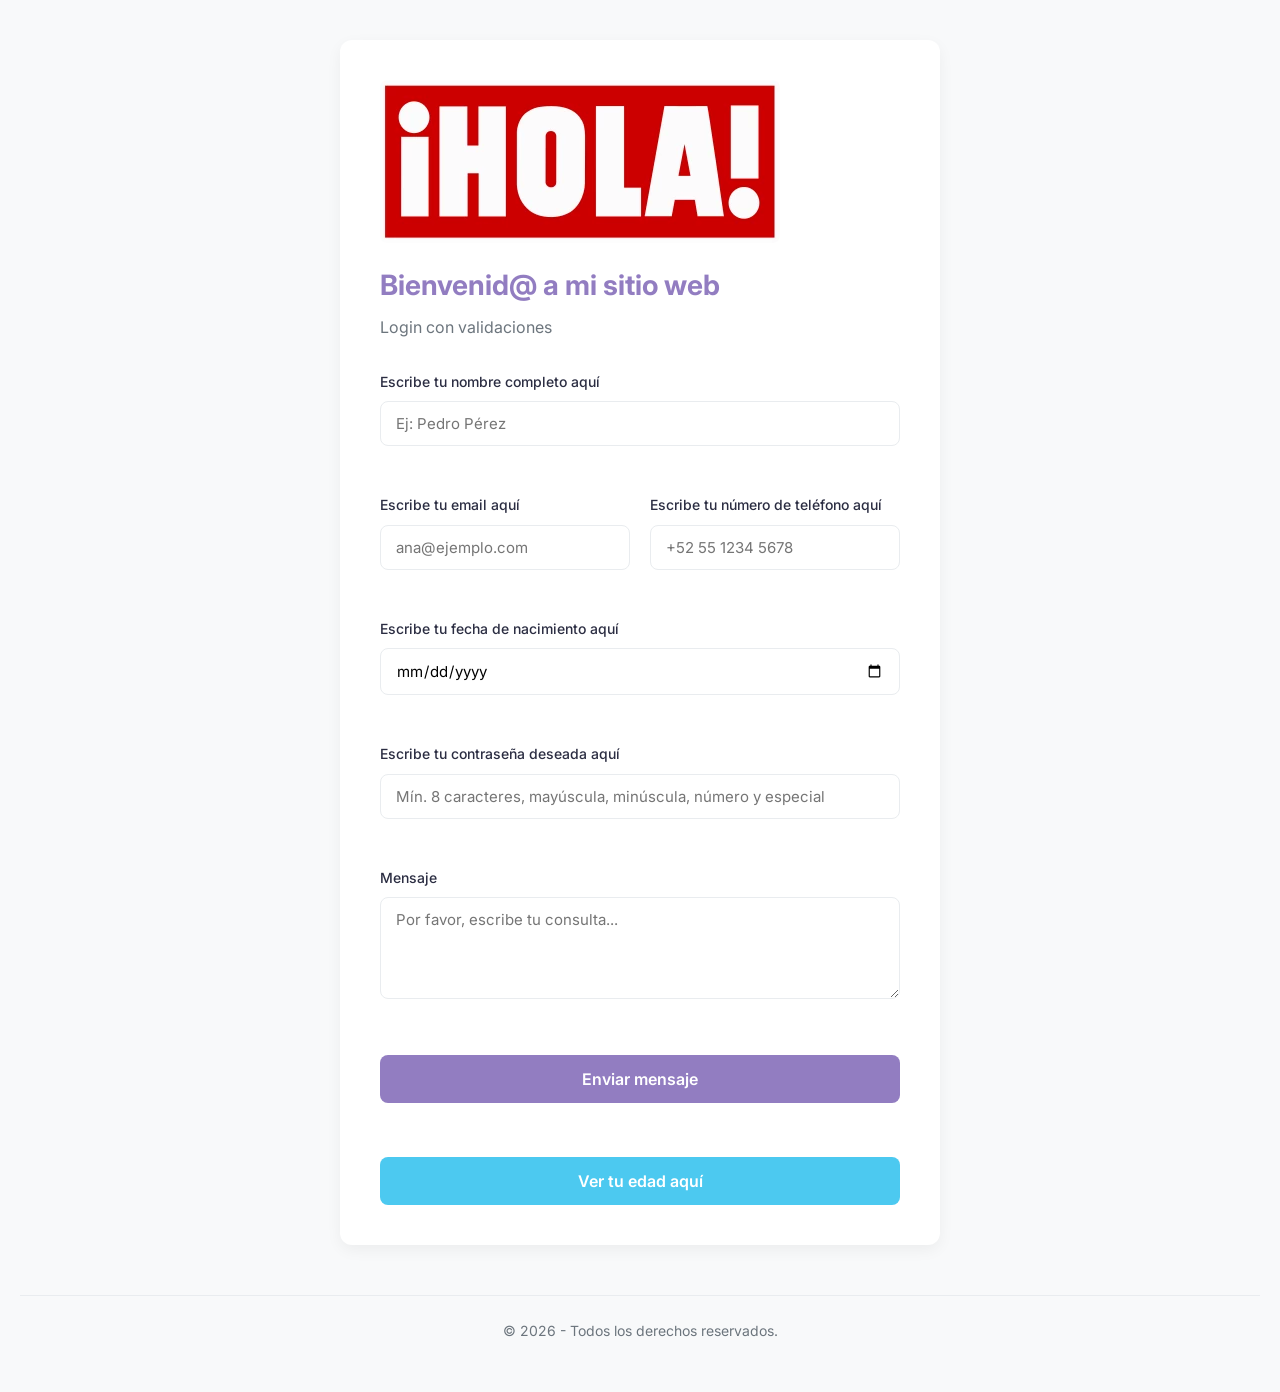
==== login.html @ d757f153 "Subir la actividad dos de programación web" ====
<!DOCTYPE html>
<html lang="es">
<head>
    <meta charset="UTF-8" />
    <meta name="viewport" content="width=device-width, initial-scale=1.0" />
    <title>Login</title>
    <link rel="stylesheet" href="css/styles.css" />
    <script src="js/utileria.js"></script>
    <link href="https://fonts.googleapis.com/css2?family=Inter:wght@400;500;600&display=swap" rel="stylesheet" />
</head>
<body>
    <div class="contenedor-formulario">

        <header>
            <img src="img/hola.jpg" alt="Imagen de bienvenida" style="max-width:100%; border-radius:8px; margin-bottom:12px;" />
            <h1>Bienvenid@ a mi sitio web</h1>
            <p class="subtítulo">Login con validaciones</p>
        </header>

        <form id="formularioPrincipal" class="formulario" novalidate>

            <div class="grupo-formulario">
                <label for="nombre">Escribe tu nombre completo aquí</label>
                <input type="text" id="nombre" placeholder="Ej: Pedro Pérez" required />
                <div class="mensaje-error" id="errorNombre"></div>
            </div>

            <div class="grupo-doble">
                <div class="grupo-formulario">
                    <label for="email">Escribe tu email aquí</label>
                    <input type="email" id="email" placeholder="ana@ejemplo.com" required />
                    <div class="mensaje-error" id="errorEmail"></div>
                </div>
                <div class="grupo-formulario">
                    <label for="telefono">Escribe tu número de teléfono aquí</label>
                    <input type="tel" id="telefono" placeholder="+52 55 1234 5678" />
                    <div class="mensaje-error" id="errorTelefono"></div>
                </div>
            </div>

            <div class="grupo-formulario">
                <label for="fechaNacimiento">Escribe tu fecha de nacimiento aquí</label>
                <input type="date" id="fechaNacimiento" required />
                <div class="mensaje-error" id="errorFecha"></div>
            </div>

            <div class="grupo-formulario">
                <label for="password">Escribe tu contraseña deseada aquí</label>
                <input type="password" id="password" placeholder="Mín. 8 caracteres, mayúscula, minúscula, número y especial" required />
                <div class="mensaje-error" id="errorPassword"></div>
            </div>

            <div class="grupo-formulario">
                <label for="mensaje">Mensaje</label>
                <textarea id="mensaje" rows="4" placeholder="Por favor, escribe tu consulta..." required></textarea>
                <div class="mensaje-error" id="errorMensaje"></div>
            </div>

            <button type="submit" class="boton-enviar" id="btnEnviar">
                Enviar mensaje
            </button>

            <div class="mensaje-error texto-centrado mt-12" id="errorGeneral"></div>
        </form>

        <div style="margin-top:20px; text-align:center;">
            <button type="button" class="boton-enviar" id="btnAbrirModalDemo" style="background:var(--color-secundario);">
                Ver tu edad aquí
            </button>
        </div>

    </div>

    <footer>
        <p>© 2026 - Todos los derechos reservados.</p>
    </footer>

    <div class="modal-overlay" id="modalEdad">
        <div class="modal-contenido">
            <img src="img/pastel.png" alt="Pastel de cumpleaños" style="max-width:100%; height:auto; border-radius:12px; margin-bottom:16px; max-height:200px; object-fit:cover;" />
            <h2>Tu edad ha sido calculada</h2>
            <div class="edad-resultado" id="edadMostrada">--</div>
            <div class="edad-etiqueta">años</div>
            <p id="modalMayorEdad" style="font-weight:500; margin-bottom:18px; color:var(--color-primario);"></p>
            <button class="btn-cerrar-modal" id="btnCerrarModal">Cerrar</button>
        </div>
    </div>

</body>
</html>
---- css/styles.css ----
:root {
    --color-primario: #927dc1;
    --color-secundario: #4CC9F0;
    --color-fondo: #F8F9FA;
    --color-texto: #2B2D42;
    --color-borde: #E9ECEF;
}

* {
    margin: 0;
    padding: 0;
    box-sizing: border-box;
}

body {
    font-family: 'Inter', sans-serif;
    background-color: var(--color-fondo);
    color: var(--color-texto);
    line-height: 1.6;
    padding: 40px 20px;
    min-height: 100vh;
    display: flex;
    flex-direction: column;
}

.contenedor-formulario {
    max-width: 600px;
    margin: 0 auto 30px;
    background: white;
    padding: 40px;
    border-radius: 12px;
    box-shadow: 0 5px 15px rgba(0, 0, 0, 0.05);
    flex: 1;
}

h1 {
    font-size: 28px;
    color: var(--color-primario);
    margin-bottom: 8px;
}

.subtítulo {
    color: #6C757D;
    margin-bottom: 30px;
    font-size: 16px;
}

.grupo-formulario {
    margin-bottom: 20px;
}

label {
    display: block;
    margin-bottom: 8px;
    font-weight: 500;
    font-size: 14px;
}

label span {
    font-weight: 400;
    color: #6C757D;
    font-size: 13px;
}

input,
textarea {
    width: 100%;
    padding: 12px 15px;
    border: 1px solid var(--color-borde);
    border-radius: 8px;
    transition: all 0.3s;
    font-family: 'Inter', sans-serif;
    font-size: 15px;
}

input:focus,
textarea:focus {
    border-color: var(--color-secundario);
    outline: none;
    box-shadow: 0 0 0 3px rgba(76, 201, 240, 0.2);
}

.grupo-doble {
    display: grid;
    grid-template-columns: 1fr 1fr;
    gap: 20px;
}

.boton-enviar {
    background-color: var(--color-primario);
    color: white;
    border: none;
    padding: 14px 24px;
    border-radius: 8px;
    font-weight: 600;
    cursor: pointer;
    transition: background 0.3s;
    display: flex;
    justify-content: center;
    align-items: center;
    font-size: 16px;
    width: 100%;
    font-family: 'Inter', sans-serif;
}

.boton-enviar:hover {
    background-color: #2a0880;
}

.mensaje-error {
    color: #d9534f;
    font-size: 14px;
    margin-top: 6px;
    min-height: 22px;
}

.modal-overlay {
    display: none;
    position: fixed;
    top: 0;
    left: 0;
    width: 100%;
    height: 100%;
    background: rgba(0, 0, 0, 0.5);
    justify-content: center;
    align-items: center;
    z-index: 999;
    padding: 20px;
}

.modal-overlay.activo {
    display: flex;
}

.modal-contenido {
    background: white;
    max-width: 440px;
    width: 100%;
    padding: 40px 32px 32px;
    border-radius: 16px;
    box-shadow: 0 20px 60px rgba(0, 0, 0, 0.3);
    text-align: center;
    position: relative;
    animation: modalEntrada 0.3s ease;
}

@keyframes modalEntrada {
    from {
        transform: scale(0.92) translateY(20px);
        opacity: 0;
    }
    to {
        transform: scale(1) translateY(0);
        opacity: 1;
    }
}

.modal-contenido .icono-edad {
    font-size: 48px;
    margin-bottom: 8px;
    display: block;
}

.modal-contenido h2 {
    font-size: 24px;
    color: var(--color-primario);
    margin-bottom: 6px;
}

.modal-contenido .edad-resultado {
    font-size: 52px;
    font-weight: 700;
    color: var(--color-texto);
    margin: 12px 0 4px;
    letter-spacing: -1px;
}

.modal-contenido .edad-etiqueta {
    color: #6C757D;
    font-size: 16px;
    margin-bottom: 20px;
}

.modal-contenido .btn-cerrar-modal {
    background: var(--color-borde);
    border: none;
    padding: 10px 28px;
    border-radius: 8px;
    font-weight: 600;
    font-size: 15px;
    cursor: pointer;
    color: var(--color-texto);
    transition: background 0.2s;
    font-family: 'Inter', sans-serif;
}

.modal-contenido .btn-cerrar-modal:hover {
    background: #d0d4d9;
}

footer {
    text-align: center;
    padding: 24px 20px 10px;
    font-size: 14px;
    color: #6C757D;
    border-top: 1px solid var(--color-borde);
    margin-top: 20px;
}

footer p {
    margin: 0;
}

@media (max-width: 600px) {
    body {
        padding: 20px 12px;
    }

    .contenedor-formulario {
        padding: 24px 18px;
    }

    .grupo-doble {
        grid-template-columns: 1fr;
        gap: 0;
    }

    h1 {
        font-size: 24px;
    }

    .modal-contenido {
        padding: 30px 20px 24px;
    }

    .modal-contenido .edad-resultado {
        font-size: 40px;
    }

    .boton-enviar {
        padding: 12px 18px;
        font-size: 15px;
    }
}

.texto-centrado {
    text-align: center;
}

.mt-12 {
    margin-top: 12px;
}

.mb-8 {
    margin-bottom: 8px;
}

.campo-valido {
    border-color: #28a745 !important;
}

.campo-invalido {
    border-color: #d9534f !important;
}
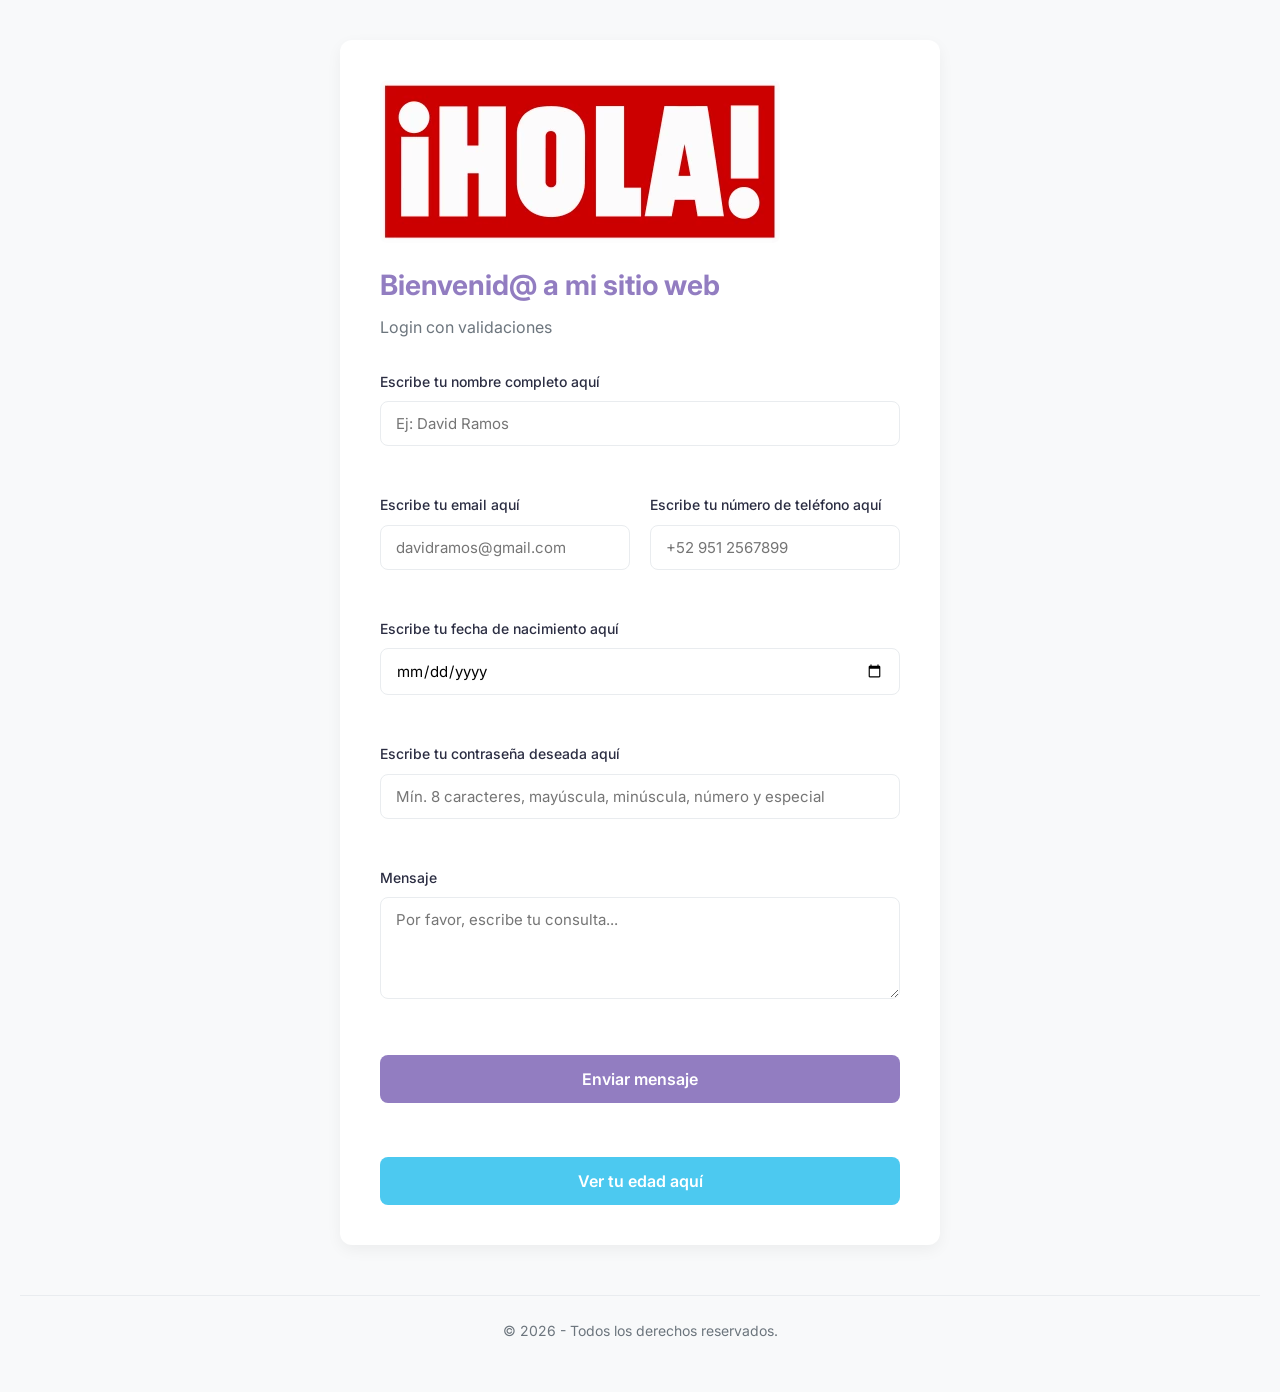
==== commit 927eab35: "Cambio1" ====
--- a/login.html
+++ b/login.html
@@ -21,19 +21,19 @@
 
             <div class="grupo-formulario">
                 <label for="nombre">Escribe tu nombre completo aquí</label>
-                <input type="text" id="nombre" placeholder="Ej: Pedro Pérez" required />
+                <input type="text" id="nombre" placeholder="Ej: David Ramos" required />
                 <div class="mensaje-error" id="errorNombre"></div>
             </div>
 
             <div class="grupo-doble">
                 <div class="grupo-formulario">
                     <label for="email">Escribe tu email aquí</label>
-                    <input type="email" id="email" placeholder="ana@ejemplo.com" required />
+                    <input type="email" id="email" placeholder="davidramos@gmail.com" required />
                     <div class="mensaje-error" id="errorEmail"></div>
                 </div>
                 <div class="grupo-formulario">
                     <label for="telefono">Escribe tu número de teléfono aquí</label>
-                    <input type="tel" id="telefono" placeholder="+52 55 1234 5678" />
+                    <input type="tel" id="telefono" placeholder="+52 951 2567899" />
                     <div class="mensaje-error" id="errorTelefono"></div>
                 </div>
             </div>
